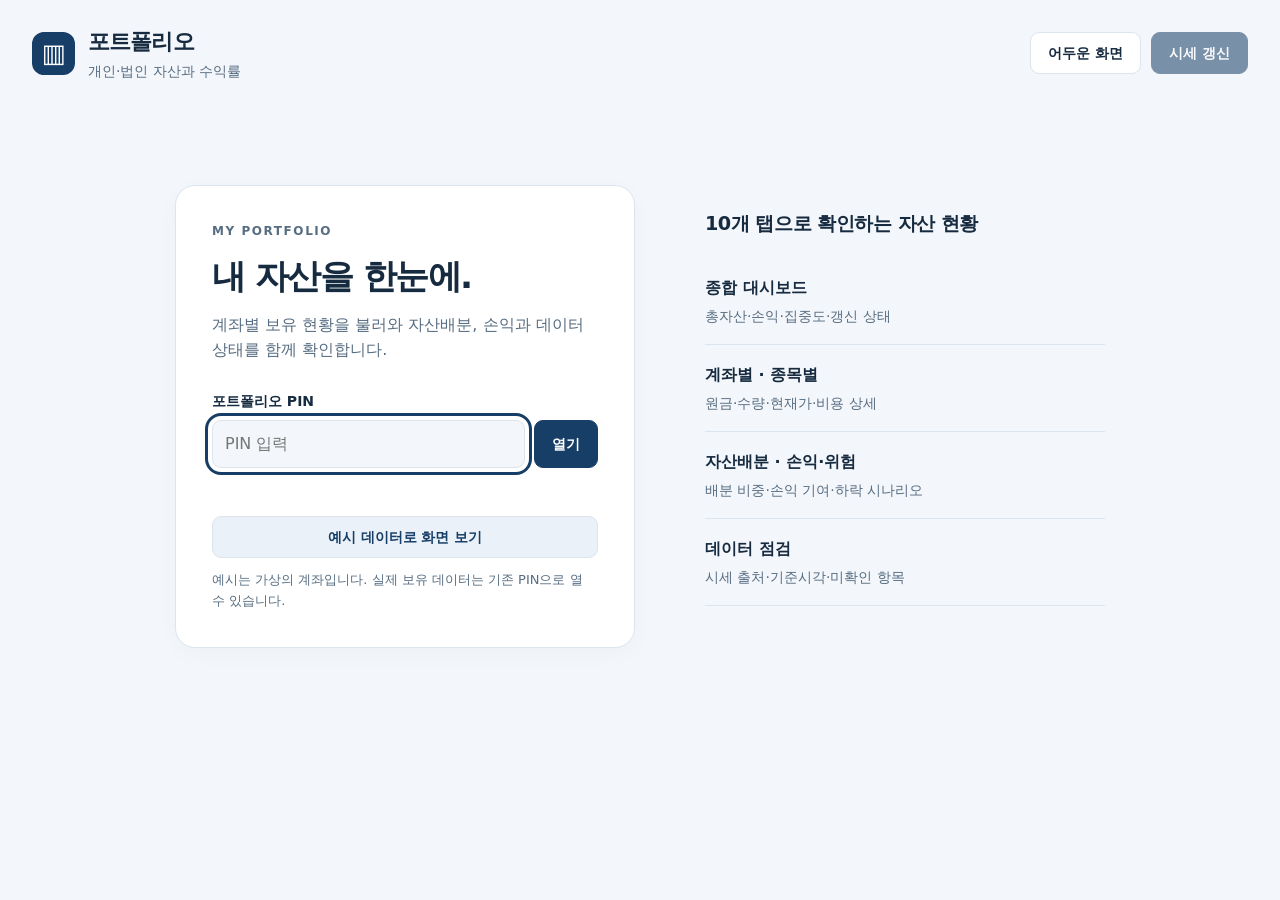
==== index.html @ 3485927c "가족 탭 추가: 유재진·김희연·유태현·유해인·유지원 (사람별 데이터 분리, worker ?p=) Co-Authored-By: Claude Sonnet 5.5 <noreply@ant" ====
<!doctype html>
<html lang="ko">
<head>
<meta charset="utf-8"><meta name="viewport" content="width=device-width,initial-scale=1,viewport-fit=cover">
<title>포트폴리오 · 자산과 수익률</title><link rel="manifest" href="manifest.webmanifest"><link rel="apple-touch-icon" href="apple-touch-icon.png"><meta name="theme-color" content="#163e67"><meta name="apple-mobile-web-app-capable" content="yes"><meta name="apple-mobile-web-app-title" content="포트폴리오"><link rel="icon" href="icon-192.png"><link rel="stylesheet" href="styles.css?v=20261005a">
</head>
<body>
<a class="skip" href="#main">본문으로 이동</a><div class="app-shell">
<header class="topbar"><div class="brand"><span class="brand-mark" aria-hidden="true">▥</span><div><h1>포트폴리오</h1><p>개인·법인 자산과 수익률</p></div></div><div class="header-actions"><span id="mode-label" class="badge" hidden>예시 데이터</span><button id="theme" class="button subtle" type="button" aria-label="화면 테마 변경">화면 테마</button><button id="lock" class="button subtle" type="button" hidden>잠금</button><button id="refresh" class="button primary" type="button" disabled>시세 갱신</button></div></header>
<section id="gate" class="gate" aria-labelledby="gate-title"><div class="gate-card"><div class="eyebrow">MY PORTFOLIO</div><h2 id="gate-title">내 자산을 한눈에.</h2><p>계좌별 보유 현황을 불러와 자산배분, 손익과 데이터 상태를 함께 확인합니다.</p><form id="gform"><label for="pin">포트폴리오 PIN</label><div class="pin-row"><input id="pin" type="password" inputmode="numeric" autocomplete="current-password" placeholder="PIN 입력" required><button id="unlock" class="button primary" type="submit">열기</button></div><p id="gmsg" class="form-message" role="status" aria-live="polite"></p></form><button id="demo" class="button demo-button" type="button">예시 데이터로 화면 보기</button><p class="caption">예시는 가상의 계좌입니다. 실제 보유 데이터는 기존 PIN으로 열 수 있습니다.</p></div><div class="gate-outline"><h3>10개 탭으로 확인하는 자산 현황</h3><dl><div><dt>종합 대시보드</dt><dd>총자산·손익·집중도·갱신 상태</dd></div><div><dt>계좌별 · 종목별</dt><dd>원금·수량·현재가·비용 상세</dd></div><div><dt>자산배분 · 손익·위험</dt><dd>배분 비중·손익 기여·하락 시나리오</dd></div><div><dt>데이터 점검</dt><dd>시세 출처·기준시각·미확인 항목</dd></div></dl></div></section>
<main id="main" hidden>
<nav id="people" class="people" aria-label="포트폴리오 주인" hidden><button type="button" class="person" data-p="jj">유재진</button><button type="button" class="person" data-p="hy">김희연</button><button type="button" class="person" data-p="th">유태현</button><button type="button" class="person" data-p="he">유해인</button><button type="button" class="person" data-p="jw">유지원</button></nav>
<nav class="tabs" role="tablist" aria-label="포트폴리오 화면">
<button role="tab" id="tb-dash" class="tab" data-tab="dash" aria-selected="true" aria-controls="pn-dash">대시보드</button><button role="tab" id="tb-acct" class="tab" data-tab="acct" aria-selected="false" aria-controls="pn-acct" tabindex="-1">계좌별</button><button role="tab" id="tb-stock" class="tab" data-tab="stock" aria-selected="false" aria-controls="pn-stock" tabindex="-1">종목별</button><button role="tab" id="tb-allocation" class="tab" data-tab="allocation" aria-selected="false" aria-controls="pn-allocation" tabindex="-1">자산배분</button><button role="tab" id="tb-rebalance" class="tab" data-tab="rebalance" aria-selected="false" aria-controls="pn-rebalance" tabindex="-1">리밸런싱</button><button role="tab" id="tb-dividend" class="tab" data-tab="dividend" aria-selected="false" aria-controls="pn-dividend" tabindex="-1">배당</button><button role="tab" id="tb-tax" class="tab" data-tab="tax" aria-selected="false" aria-controls="pn-tax" tabindex="-1">세금</button><button role="tab" id="tb-risk" class="tab" data-tab="risk" aria-selected="false" aria-controls="pn-risk" tabindex="-1">손익·위험</button><button role="tab" id="tb-journal" class="tab" data-tab="journal" aria-selected="false" aria-controls="pn-journal" tabindex="-1">일지</button><button role="tab" id="tb-quality" class="tab" data-tab="quality" aria-selected="false" aria-controls="pn-quality" tabindex="-1">데이터 점검</button>
</nav>
<div id="demo-notice" class="notice demo-notice" hidden>예시 데이터 · 실제 보유 현황과 무관한 가상의 금액입니다. <button class="text-button" id="demo-exit" type="button">실제 계좌 열기</button></div><div id="data-warning" class="notice warning" hidden></div>
<section class="filterbar" aria-label="보유 데이터 필터"><span class="filter-title">보는 범위</span><label>구분<select id="filter-o"><option value="">전체</option></select></label><label>증권사<select id="filter-b"><option value="">전체</option></select></label><label>계좌성격<select id="filter-t"><option value="">전체</option></select></label><label>자산<select id="filter-m"><option value="">전체</option></select></label><button class="text-button" id="clear-filters" type="button">초기화</button></section>
<div class="context-row"><span id="filter-summary">전체 자산</span><span id="status" role="status" aria-live="polite">보유 데이터 대기</span></div>
<section id="pn-dash" class="tabpanel" role="tabpanel" aria-labelledby="tb-dash" tabindex="0"><div class="section-heading"><div><div class="eyebrow">OVERVIEW</div><h2>종합 대시보드</h2></div><span class="caption">금액 단위: 원 · 선택한 범위 기준</span></div><div id="tiles" class="tiles"></div><div id="dash-brief" class="brief"></div><div class="dashboard-grid"><article class="card"><div class="card-heading"><h3>자산배분</h3><button class="text-button" data-open-tab="allocation" type="button">상세 보기</button></div><div id="dash-allocation"></div></article><article class="card"><div class="card-heading"><h3>집중도와 현금</h3><button class="text-button" data-open-tab="risk" type="button">상세 보기</button></div><div id="dash-risk"></div></article><article class="card"><div class="card-heading"><h3>시세 반영 상태</h3><button class="text-button" data-open-tab="quality" type="button">점검하기</button></div><div id="dash-quality"></div></article></div><article class="card" id="dash-trend"></article><div class="two-col"><article class="card" id="dash-rb"></article><article class="card" id="dash-dv"></article></div><div class="two-col"><article class="card" id="gain"></article><article class="card" id="loss"></article></div><article class="card"><div class="card-heading"><h3>증권사 × 계좌성격</h3><span class="caption">평가금액 · 현금 포함</span></div><div class="table-scroll" id="matrix"></div></article></section>
<section id="pn-acct" class="tabpanel" role="tabpanel" aria-labelledby="tb-acct" tabindex="0" hidden><div class="section-heading"><div><div class="eyebrow">ACCOUNTS</div><h2>계좌별 보유 현황</h2><p class="caption">계좌를 펼치면 보유 수량, 단가와 손익을 확인할 수 있습니다.</p></div><button class="button subtle" id="toggleAll" type="button">모두 펼치기</button></div><div class="mini-tiles" id="account-summary"></div><div id="accts" class="stack"></div></section>
<section id="pn-stock" class="tabpanel" role="tabpanel" aria-labelledby="tb-stock" tabindex="0" hidden><div class="section-heading"><div><div class="eyebrow">HOLDINGS</div><h2>종목별 합산</h2><p class="caption">같은 코드·통화의 종목을 합산합니다. 종목명을 누르면 계좌별 상세가 열립니다.</p></div><label class="search-label">종목 찾기<input id="q" type="search" placeholder="종목명 또는 코드 검색"></label></div><article class="card"><div class="table-scroll" id="stocks"></div></article><div id="stock-detail" class="card" hidden tabindex="-1"></div></section>
<section id="pn-allocation" class="tabpanel" role="tabpanel" aria-labelledby="tb-allocation" tabindex="0" hidden><div class="section-heading"><div><div class="eyebrow">ALLOCATION</div><h2>자산배분 상세</h2><p class="caption">총 평가금액을 기준으로 계산합니다. 해외 비중과 통화 비중은 서로 다른 구분입니다.</p></div></div><div class="two-col"><article class="card" id="alloc-market"></article><article class="card" id="alloc-owner"></article><article class="card" id="alloc-broker"></article><article class="card" id="alloc-type"></article></div><article class="card" id="alloc-currency"></article></section>
<section id="pn-rebalance" class="tabpanel" role="tabpanel" aria-labelledby="tb-rebalance" tabindex="0" hidden><div class="section-heading"><div><div class="eyebrow">REBALANCING</div><h2>리밸런싱</h2><p class="caption">목표 비중을 정하면 현재 비중과의 괴리, 조정 금액을 계산합니다. 위 "보는 범위" 필터가 적용됩니다.</p></div></div><article class="card" id="rb-controls"></article><article class="card"><div class="table-scroll" id="rb-table"></div><div id="rb-foot"></div></article></section>
<section id="pn-dividend" class="tabpanel" role="tabpanel" aria-labelledby="tb-dividend" tabindex="0" hidden><div class="section-heading"><div><div class="eyebrow">DIVIDENDS</div><h2>배당·현금흐름</h2><p class="caption">최근 12개월 실제 지급 실적에 보유 수량을 곱한 추정치입니다. 앞으로의 지급을 보장하지 않습니다.</p></div></div><div id="dv-tiles" class="mini-tiles"></div><article class="card" id="dv-chart"></article><article class="card"><div class="card-heading"><h3>종목별 예상 배당</h3><span class="caption">세전 · 원화 환산</span></div><div class="table-scroll" id="dv-table"></div></article><article class="card" id="dv-note"></article></section>
<section id="pn-tax" class="tabpanel" role="tabpanel" aria-labelledby="tb-tax" tabindex="0" hidden><div class="section-heading"><div><div class="eyebrow">TAX SIMULATOR</div><h2>세금 시뮬레이터</h2><p class="caption">개인 위탁계좌의 해외주식을 팔 경우의 양도소득세를 가정해 봅니다. 참고용 계산이며 세무 자문이 아닙니다.</p></div></div><article class="card" id="tx-inputs"></article><div id="tx-tiles" class="mini-tiles"></div><article class="card"><div class="card-heading"><h3>매도 가정 종목</h3><span class="caption">체크한 종목을 올해 매도한다고 가정</span></div><div class="table-scroll" id="tx-table"></div></article><article class="card" id="tx-notes"></article></section>
<section id="pn-risk" class="tabpanel" role="tabpanel" aria-labelledby="tb-risk" tabindex="0" hidden><div class="section-heading"><div><div class="eyebrow">PROFIT & EXPOSURE</div><h2>손익과 집중도</h2><p class="caption">현재 보유분의 평가손익입니다. 실현손익·배당·입출금은 포함하지 않습니다.</p></div></div><div id="risk-summary" class="mini-tiles"></div><div class="two-col"><article class="card" id="concentration"></article><article class="card" id="contribution"></article></div><article class="card"><div class="card-heading"><h3>가격 하락 시나리오</h3><span class="badge neutral">단순 가정</span></div><div class="scenario-control"><label for="shock">투자자산 가격 하락폭</label><input id="shock" type="range" min="0" max="50" step="1" value="10"><output id="shock-label" for="shock">−10%</output></div><div id="scenario" class="mini-tiles"></div><p class="caption">현금은 유지하고 모든 투자자산에 같은 하락률을 적용합니다. 환율·거래비용·세금은 고정합니다. 예측이나 위험등급이 아닙니다.</p></article></section>
<section id="pn-journal" class="tabpanel" role="tabpanel" aria-labelledby="tb-journal" tabindex="0" hidden><div class="section-heading"><div><div class="eyebrow">JOURNAL</div><h2>거래 일지·메모</h2><p class="caption">매매 이유와 당시 시장 상황을 남겨 두면 나중에 판단을 돌아볼 수 있습니다. PIN으로 보호된 서버에 저장됩니다.</p></div></div><article class="card" id="jr-form"></article><article class="card"><div id="jr-list"></div></article></section>
<section id="pn-quality" class="tabpanel" role="tabpanel" aria-labelledby="tb-quality" tabindex="0" hidden><div class="section-heading"><div><div class="eyebrow">DATA HEALTH</div><h2>데이터 점검</h2><p class="caption">갱신 요청시각과 제공된 가격 기준시각을 구분합니다. 국내 시세가 수신시각만 제공하면 따로 표시합니다. 장 마감 후에는 기준시각이 이전 거래일일 수 있습니다.</p></div></div><div id="quality-summary" class="mini-tiles"></div><div class="two-col"><article class="card" id="fx-panel"></article><article class="card" id="issues-panel"></article></div><article class="card"><h3>종목별 가격 출처</h3><div class="table-scroll" id="quote-table"></div></article><article class="card methodology"><h3>계산 기준과 확인 범위</h3><dl><div><dt>총 평가금액</dt><dd>투자자산 평가금액 + 현금성 자산. 거래정지 종목은 기준 평가금액을 유지해 포함합니다.</dd></div><div><dt>순평가손익</dt><dd>투자자산 평가금액 − 매입금액 − 입력된 제비용. 현금은 손익 계산에서 제외합니다.</dd></div><div><dt>평가수익률</dt><dd>순평가손익 ÷ 매입금액 × 100. 원금이 0원이면 수익률을 표시하지 않습니다.</dd></div><div><dt>해외 평가금액</dt><dd>보유 수량 × 종목통화 가격 × 해당 통화의 원화 환율. 시세·통화·환율이 확인된 경우에만 다시 계산합니다.</dd></div><div><dt>시세 수신</dt><dd>연결된 시세 서버 · 60초 간격 요청. 거래소·상품에 따라 지연될 수 있어 실시간 체결가를 보장하지 않습니다.</dd></div><div><dt>기준자료 유지</dt><dd>미연결·거래정지·환율 누락은 기존 평가금액을 유지합니다. 이전 수신가를 유지한 경우 그 출처와 시각을 계속 표시합니다.</dd></div><div><dt>분석의 한계</dt><dd>섹터·기초자산·배당·거래내역이 없어 ETF 간 중복 노출, 기간수익률, 최대낙폭과 변동성은 산출하지 않습니다.</dd></div></dl></article></section>
<footer class="footer"><span>빨강: 수익 · 파랑: 손실 · 비중: 총 평가금액 기준</span><span>포트폴리오 v3.0 · 2026.10.02</span></footer>
</main></div><script src="config.js"></script><script src="pf-core.js?v=20261005a"></script><script src="pf-calc.js?v=20261005a"></script><script src="demo.js?v=20261005a"></script><script src="extras.js?v=20261005a"></script><script src="app.js?v=20261005a"></script>
</body></html>
---- styles.css ----
:root{--bg:#f3f6fa;--surface:#fff;--fg:#172b40;--muted:#576d82;--line:#dce5ee;--accent:#163e67;--accent-soft:#eaf1f8;--up:#b93235;--down:#235bb2;--warn:#956016;--warn-soft:#fff6e4;--shadow:0 5px 24px #163e6707;--c1:#285e93;--c2:#397e89;--c3:#91b2cd;color-scheme:light;font-family:system-ui,-apple-system,"Apple SD Gothic Neo","Malgun Gothic",sans-serif;font-size:16px}
:root[data-theme=dark]{--bg:#0d1722;--surface:#142231;--fg:#e9f0f6;--muted:#a4b5c6;--line:#2c4054;--accent:#83b8ec;--accent-soft:#21394f;--up:#ff8587;--down:#86b4ff;--warn:#f1bd6a;--warn-soft:#342a1a;--shadow:none;--c1:#80b5e9;--c2:#72bac4;--c3:#4a6d8e;color-scheme:dark}
*{box-sizing:border-box}body{margin:0;color:var(--fg);background:var(--bg);line-height:1.6}button,input,select{font:inherit}button{cursor:pointer}button:disabled{opacity:.55;cursor:default}[hidden]{display:none!important}h1,h2,h3,p{margin:0}h1{font-size:1.35rem;letter-spacing:-.04em}h2{font-size:1.7rem;letter-spacing:-.045em;line-height:1.35}h3{font-size:1.06rem;letter-spacing:-.025em}a{color:var(--accent)}:focus-visible{outline:3px solid var(--accent);outline-offset:4px}.app-shell{max-width:1440px;margin:0 auto;padding:0 32px}.topbar{display:flex;justify-content:space-between;gap:20px;align-items:center;padding:25px 0 22px}.brand{display:flex;gap:13px;align-items:center}.brand-mark{width:43px;height:43px;background:#163e67;color:#fff;border-radius:12px;display:grid;place-items:center;font-size:1.6rem}.brand p{font-size:.875rem;color:var(--muted)}.header-actions{display:flex;align-items:center;gap:10px;flex-wrap:wrap}.button{min-height:42px;padding:8px 17px;border:1px solid var(--line);border-radius:9px;font-size:.875rem;font-weight:650;background:var(--surface);color:var(--fg)}.button.primary{background:#163e67;color:#fff;border-color:#163e67}.button.subtle:hover,.button.demo-button:hover{border-color:var(--accent);background:var(--accent-soft)}.text-button{font-size:.875rem;padding:4px 0;min-height:32px;color:var(--accent);border:0;background:transparent;font-weight:650}.text-button:hover{text-decoration:underline}.caption{font-size:.875rem;color:var(--muted)}.eyebrow{font-size:.75rem;letter-spacing:.13em;font-weight:750;color:var(--muted);margin-bottom:5px}.skip{position:absolute;left:20px;top:-100px;background:var(--surface);padding:12px;z-index:50}.skip:focus{top:10px}.badge{display:inline-block;border:1px solid #d2ad64;background:var(--warn-soft);color:var(--warn);border-radius:6px;font-size:.8125rem;padding:2px 7px;white-space:nowrap}.badge.neutral{color:var(--muted);background:var(--bg);border-color:var(--line)}.badge.ok{color:var(--accent);background:var(--accent-soft);border-color:var(--line)}
.gate{display:grid;grid-template-columns:minmax(0,460px) minmax(0,400px);justify-content:center;gap:70px;padding:9vh 0 90px;align-items:center}.gate-card{border:1px solid var(--line);background:var(--surface);padding:36px;border-radius:20px;box-shadow:var(--shadow)}.gate-card h2{font-size:2.15rem;margin:12px 0}.gate-card>p{color:var(--muted);margin-bottom:27px}.gate label{font-size:.875rem;font-weight:650;display:block;margin-bottom:8px}.pin-row{display:flex;gap:9px}.pin-row input{min-width:0;width:100%;border:1px solid var(--line);background:var(--bg);padding:10px 12px;border-radius:9px;color:var(--fg)}.pin-row button{flex-shrink:0}.form-message{min-height:28px;font-size:.875rem;color:var(--warn);margin:8px 0 12px}.demo-button{width:100%;background:var(--accent-soft);border-color:var(--line);color:var(--accent)}.gate-card .caption{margin:12px 0 0;font-size:.8125rem}.gate-outline h3{font-size:1.2rem}.gate-outline dl{margin:18px 0}.gate-outline dl div{padding:17px 0;border-bottom:1px solid var(--line)}.gate-outline dt{font-weight:650}.gate-outline dd{margin:4px 0 0;color:var(--muted);font-size:.875rem}
.tabs{display:flex;gap:5px;overflow:auto;position:sticky;top:0;z-index:10;background:var(--bg);padding:8px 0 13px;border-bottom:1px solid var(--line);scrollbar-width:thin}.tab{white-space:nowrap;flex:1;min-height:44px;border:0;border-radius:8px;background:transparent;color:var(--muted);padding:10px 16px;font-weight:650;font-size:.9375rem}.tab[aria-selected=true]{background:var(--accent);color:var(--surface)}.notice{padding:11px 15px;border-radius:8px;margin-top:14px;font-size:.875rem}.demo-notice{background:var(--accent-soft);color:var(--accent);display:flex;justify-content:space-between;align-items:center;gap:12px}.warning{background:var(--warn-soft);color:var(--warn);border:1px solid #ba944c}.filterbar{display:flex;gap:14px;flex-wrap:wrap;align-items:end;margin-top:17px;padding:14px 18px;background:var(--surface);border:1px solid var(--line);border-radius:10px}.filter-title{font-size:.875rem;font-weight:700;margin-right:4px;align-self:center}.filterbar label{display:flex;align-items:center;gap:8px;font-size:.875rem;color:var(--muted)}select{max-width:230px;min-height:36px;border:1px solid var(--line);border-radius:6px;background:var(--surface);color:var(--fg);padding:3px 24px 3px 9px;font-size:.875rem}.filterbar .text-button{margin-left:auto}.context-row{display:flex;gap:12px;justify-content:space-between;flex-wrap:wrap;padding:13px 2px 17px;font-size:.8125rem;color:var(--muted)}#filter-summary{font-weight:600;color:var(--fg)}.section-heading{display:flex;gap:16px;justify-content:space-between;align-items:end;margin-bottom:21px}.section-heading .caption{margin-top:8px}.tabpanel{padding:5px 0 26px}.tiles{display:grid;grid-template-columns:1.5fr repeat(4,1fr);gap:12px;margin-bottom:18px}.tile{min-width:0;background:var(--surface);border:1px solid var(--line);border-radius:12px;padding:19px 20px;box-shadow:var(--shadow)}.tile.featured{background:#163e67;color:#fff;border-color:#163e67}.tile-label{font-size:.875rem;color:var(--muted);margin-bottom:6px}.featured .tile-label,.featured .tile-note{color:#c8dcef}.tile-value{font-size:1.65rem;line-height:1.3;font-weight:720;letter-spacing:-.04em;font-variant-numeric:tabular-nums;overflow-wrap:anywhere}.tile.featured .tile-value{font-size:1.85rem}.tile-value .unit{font-size:.8125rem;font-weight:400;letter-spacing:0;margin-left:3px}.tile-note{font-size:.8125rem;color:var(--muted);margin-top:8px}.up{color:var(--up)}.down{color:var(--down)}.brief{padding:12px 0 22px;border-bottom:1px solid var(--line);margin-bottom:22px;font-size:.9375rem;display:flex;flex-wrap:wrap;gap:8px 20px;align-items:center}.brief strong{color:var(--fg)}.brief span{color:var(--muted)}.dashboard-grid{display:grid;grid-template-columns:1.12fr 1fr 1fr;gap:18px;margin-bottom:18px}.two-col{display:grid;grid-template-columns:repeat(2,minmax(0,1fr));gap:18px;margin-bottom:18px}.card{background:var(--surface);border:1px solid var(--line);border-radius:12px;padding:22px;min-width:0;box-shadow:var(--shadow)}.card-heading{display:flex;align-items:center;justify-content:space-between;gap:12px;margin-bottom:17px}.card>h3{margin-bottom:18px}.stack{display:flex;flex-direction:column;gap:14px}.donut-layout{display:flex;gap:26px;align-items:center}.donut{width:136px;height:136px;border-radius:50%;position:relative;flex-shrink:0;display:grid;place-items:center}.donut:before{content:"";position:absolute;inset:16px;border-radius:50%;background:var(--surface)}.donut-center{z-index:1;text-align:center;font-variant-numeric:tabular-nums;line-height:1.35}.donut-center strong{display:block;font-size:1.5rem}.donut-center span{font-size:.75rem;color:var(--muted)}.allocation-legend{flex:1;min-width:0}.legend-row{display:flex;justify-content:space-between;align-items:center;gap:10px;font-size:.875rem;margin:10px 0}.legend-row .label{display:flex;gap:8px;align-items:center}.swatch{width:9px;height:9px;border-radius:2px;display:inline-block;flex-shrink:0}.legend-row b{font-variant-numeric:tabular-nums}.metric-list>div{display:flex;justify-content:space-between;gap:14px;padding:11px 0;border-bottom:1px solid var(--line);font-size:.875rem}.metric-list>div:last-child{border:0}.metric-list strong{font-size:1.03rem;font-variant-numeric:tabular-nums;text-align:right}.metric-list small{display:block;font-size:.8125rem;color:var(--muted)}.health-number{display:flex;align-items:baseline;gap:7px;margin-bottom:10px}.health-number strong{font-size:2rem;letter-spacing:-.05em}.progress{height:7px;background:var(--accent-soft);border-radius:4px;overflow:hidden;margin:8px 0 14px}.progress i{display:block;height:100%;background:var(--accent);border-radius:4px}.checklist{margin:12px 0 0;padding:0;list-style:none;font-size:.875rem}.checklist li{padding:7px 0;border-top:1px solid var(--line);display:flex;justify-content:space-between;gap:12px}.checklist li strong{font-variant-numeric:tabular-nums}.table-scroll{overflow:auto;max-width:100%;border-radius:6px}table{border-collapse:collapse;width:100%;font-size:.875rem}th,td{text-align:left;padding:12px 13px;border-bottom:1px solid var(--line);vertical-align:middle}th{font-size:.8125rem;color:var(--muted);font-weight:600;white-space:nowrap;background:var(--bg)}td:first-child{min-width:125px}tr:last-child td{border-bottom:0}.num{text-align:right;white-space:nowrap;font-variant-numeric:tabular-nums;font-feature-settings:"tnum"}.num strong{font-weight:700}.subline{font-size:.8125rem;color:var(--muted);margin-top:4px;white-space:normal}.summary-row{background:var(--accent-soft);font-weight:650}.stock-button{color:var(--fg);background:none;border:0;text-align:left;padding:0;font-weight:650;min-height:30px;font-size:.875rem}.stock-button:hover{color:var(--accent);text-decoration:underline}.mover{display:grid;grid-template-columns:minmax(0,1fr) auto;gap:12px;padding:12px 0;border-bottom:1px solid var(--line)}.mover:last-child{border:0}.mover .stock-button{font-size:.9375rem}.empty{padding:23px 8px;color:var(--muted);font-size:.9375rem}.mini-tiles{display:grid;grid-template-columns:repeat(auto-fit,minmax(170px,1fr));gap:12px;margin-bottom:19px}.mini-tiles .tile-value{font-size:1.45rem}.mini-tiles .tile{box-shadow:none}details.account{border:1px solid var(--line);border-radius:11px;overflow:hidden;background:var(--surface)}.account summary{list-style:none;display:flex;justify-content:space-between;align-items:center;gap:16px;padding:18px 22px;cursor:pointer}.account summary::-webkit-details-marker{display:none}.account summary .account-title::before{content:"+";display:inline-block;margin-right:12px;color:var(--accent);font-weight:400}.account[open] summary .account-title::before{content:"−"}.account[open] summary{border-bottom:1px solid var(--line);background:var(--accent-soft)}.account-title{font-weight:650}.search-label{display:flex;flex-direction:column;gap:6px;color:var(--muted);font-size:.8125rem}.search-label input{width:245px;max-width:100%;min-height:42px;background:var(--surface);border:1px solid var(--line);border-radius:8px;padding:8px 13px;color:var(--fg)}th .sort-button{background:none;border:0;padding:0;color:inherit;font:inherit;min-height:30px}.sort-button:hover{color:var(--accent)}.allocation-line{padding:12px 0;border-bottom:1px solid var(--line)}.allocation-line:last-child{border:0}.allocation-line-head{display:flex;justify-content:space-between;gap:12px;font-size:.9375rem;margin-bottom:7px}.allocation-line .progress{margin:6px 0}.allocation-meta{display:flex;justify-content:space-between;gap:12px;color:var(--muted);font-size:.8125rem}.scenario-control{display:flex;gap:20px;align-items:center;flex-wrap:wrap;margin-bottom:18px}.scenario-control label{font-size:.9375rem}.scenario-control input{flex:1;min-width:120px;accent-color:var(--accent)}.scenario-control output{font-size:1.4rem;min-width:75px;text-align:right;font-weight:700}.issue-list{margin:0;padding:0;list-style:none;max-height:240px;overflow:auto}.issue-list li{padding:10px 0;border-bottom:1px solid var(--line);font-size:.875rem}.issue-list .caption{display:block}.methodology dl{margin:0;display:grid;grid-template-columns:1fr 1fr;gap:20px 28px}.methodology dt{font-size:.9375rem;font-weight:650;margin-bottom:4px}.methodology dd{font-size:.875rem;color:var(--muted);margin:0}.footer{border-top:1px solid var(--line);display:flex;flex-wrap:wrap;justify-content:space-between;gap:10px;font-size:.8125rem;color:var(--muted);padding:23px 0 36px}.detail-heading{display:flex;justify-content:space-between;gap:12px;align-items:start;margin-bottom:20px}.detail-heading h3{font-size:1.3rem}.detail-facts{display:flex;gap:15px;flex-wrap:wrap;font-size:.875rem;color:var(--muted);margin:15px 0}.quality-status{font-size:.8125rem}.methodology{margin-top:18px}
@media(min-width:1000px) and (max-width:1200px){.tiles{grid-template-columns:repeat(3,1fr)}.tile.featured{grid-row:span 2;display:flex;flex-direction:column;justify-content:center}.donut-layout{gap:15px}.donut{width:110px;height:110px}}
@media(max-width:999px){.app-shell{padding:0 22px}.tiles{grid-template-columns:repeat(2,minmax(0,1fr))}.tile.featured{grid-column:1/-1}.dashboard-grid{grid-template-columns:1fr 1fr}.dashboard-grid .card:last-child{grid-column:1/-1}.gate{gap:35px;padding-top:6vh}.tile-value{font-size:1.5rem}.filterbar{gap:10px}.filterbar label{flex-direction:column;align-items:start;gap:3px}}
@media(max-width:700px){.app-shell{padding:0 16px}.topbar{align-items:start;padding:18px 0 14px;gap:12px;flex-wrap:wrap}.header-actions{width:100%;justify-content:flex-end;gap:8px}.header-actions .button{padding:6px 13px}.brand h1{font-size:1.2rem}.gate{grid-template-columns:1fr;gap:30px;padding:26px 0 45px}.gate-card{padding:27px 24px}.gate-outline{padding:0 10px}.gate-card h2{font-size:1.9rem}.tabs{margin:0 -16px;padding:9px 16px 12px;gap:5px}.tab{flex:none;font-size:.875rem;padding:9px 13px}.filterbar{padding:12px;gap:8px;display:grid;grid-template-columns:1fr 1fr}.filter-title{grid-column:1}.filterbar label{font-size:.8125rem;min-width:0}.filterbar select{width:100%;max-width:none;min-width:0;font-size:.875rem}.filterbar .text-button{grid-column:2;grid-row:1}.context-row{font-size:.8125rem;padding:12px 0 18px;gap:5px;flex-direction:column}.section-heading{align-items:start;gap:10px;flex-wrap:wrap;margin-bottom:16px}h2{font-size:1.45rem}.section-heading>.caption{font-size:.8125rem}.tiles{gap:9px}.tile{padding:16px 14px}.tile.featured{padding:21px}.tile.featured .tile-value{font-size:2.15rem}.tile-value{font-size:1.35rem}.tile-label{font-size:.8125rem}.tile-note{font-size:.8125rem}.dashboard-grid,.two-col{grid-template-columns:1fr;gap:13px;margin-bottom:13px}.dashboard-grid .card:last-child{grid-column:auto}.card{padding:19px 17px}.card-heading{margin-bottom:12px}.donut-layout{gap:28px}.donut{width:130px;height:130px}.brief{display:block;padding:0 0 18px;font-size:.875rem}.brief span{display:block;margin-top:8px}.demo-notice{align-items:start;flex-direction:column;gap:3px}.account summary{padding:15px 14px;align-items:start;flex-wrap:wrap}.account summary>.num{margin-left:auto}.mini-tiles{grid-template-columns:repeat(2,minmax(0,1fr));gap:9px}.mini-tiles .tile-value{font-size:1.25rem}.search-label{width:100%}.search-label input{width:100%}.methodology dl{grid-template-columns:1fr;gap:18px}.scenario-control{gap:10px}.scenario-control label{flex-basis:100%}.scenario-control output{font-size:1.25rem}.footer{font-size:.75rem}td,th{padding:11px 10px}.tiles,.mini-tiles{margin-bottom:15px}}
@media(prefers-reduced-motion:no-preference){.tab,.button{transition:background .15s,border-color .15s}.progress i{transition:width .2s}}
@media print{.topbar,.tabs,.filterbar,.demo-notice,.header-actions,.text-button,.search-label,.skip{display:none!important}.app-shell{max-width:none;padding:0}.card,.tile{break-inside:avoid;box-shadow:none}.tabpanel{padding:0}.table-scroll{overflow:visible}.footer{padding:10px}.tiles{grid-template-columns:repeat(3,1fr)}}

/* v3 extras */
.field-row{display:flex;flex-wrap:wrap;gap:12px;align-items:flex-end;margin:0 0 12px}
.field-row label,label.block{display:grid;gap:5px;font-size:.84rem;color:var(--muted);font-weight:600}
label.block{margin:0 0 12px}
.field-row input,.field-row select,label.block textarea,.mini-input{font:inherit;color:var(--fg);background:var(--surface);border:1px solid var(--line);border-radius:8px;padding:8px 10px;min-height:40px;max-width:100%}
label.block textarea{width:100%;resize:vertical}
.mini-input{width:84px;text-align:right;min-height:34px;padding:5px 8px}
.save-note{font-size:.85rem;color:var(--muted)}.save-note.bad{color:var(--up)}
.sub-value{font-size:.85rem;font-weight:500;color:var(--muted)}
.plain-list{margin:8px 0 12px;padding-left:1.1em;display:grid;gap:7px;line-height:1.55}
.chart{width:100%;height:auto;display:block}
.chart-val{font-size:10px;fill:var(--muted)}.chart-axis{font-size:11px;fill:var(--muted)}
.seg{display:inline-flex;border:1px solid var(--line);border-radius:9px;overflow:hidden}
.seg-btn{font:inherit;font-size:.84rem;padding:6px 12px;border:0;background:var(--surface);color:var(--muted);cursor:pointer;min-height:34px}
.seg-btn[aria-pressed=true]{background:var(--accent-soft);color:var(--accent);font-weight:700}
.journal-item{border-top:1px solid var(--line);padding:12px 0}
.journal-item p{margin:6px 0 0;line-height:1.55;white-space:pre-wrap}
.journal-head{display:flex;flex-wrap:wrap;gap:8px 10px;align-items:center}
.journal-actions{margin-left:auto;display:inline-flex;gap:6px}
.file-button{cursor:pointer;display:inline-flex;align-items:center}
tfoot th,tfoot td{border-top:2px solid var(--line);font-weight:700}
@media(max-width:560px){.field-row>label{flex:1 1 140px}.mini-input{width:70px}}

.people{display:flex;gap:8px;overflow-x:auto;margin:0 0 12px;padding:2px 0}
.person{font:inherit;padding:8px 16px;border:1px solid var(--line);border-radius:999px;background:var(--surface);color:var(--muted);min-height:40px;cursor:pointer;white-space:nowrap}
.person[aria-pressed=true]{background:var(--accent);color:var(--surface);border-color:var(--accent);font-weight:700}
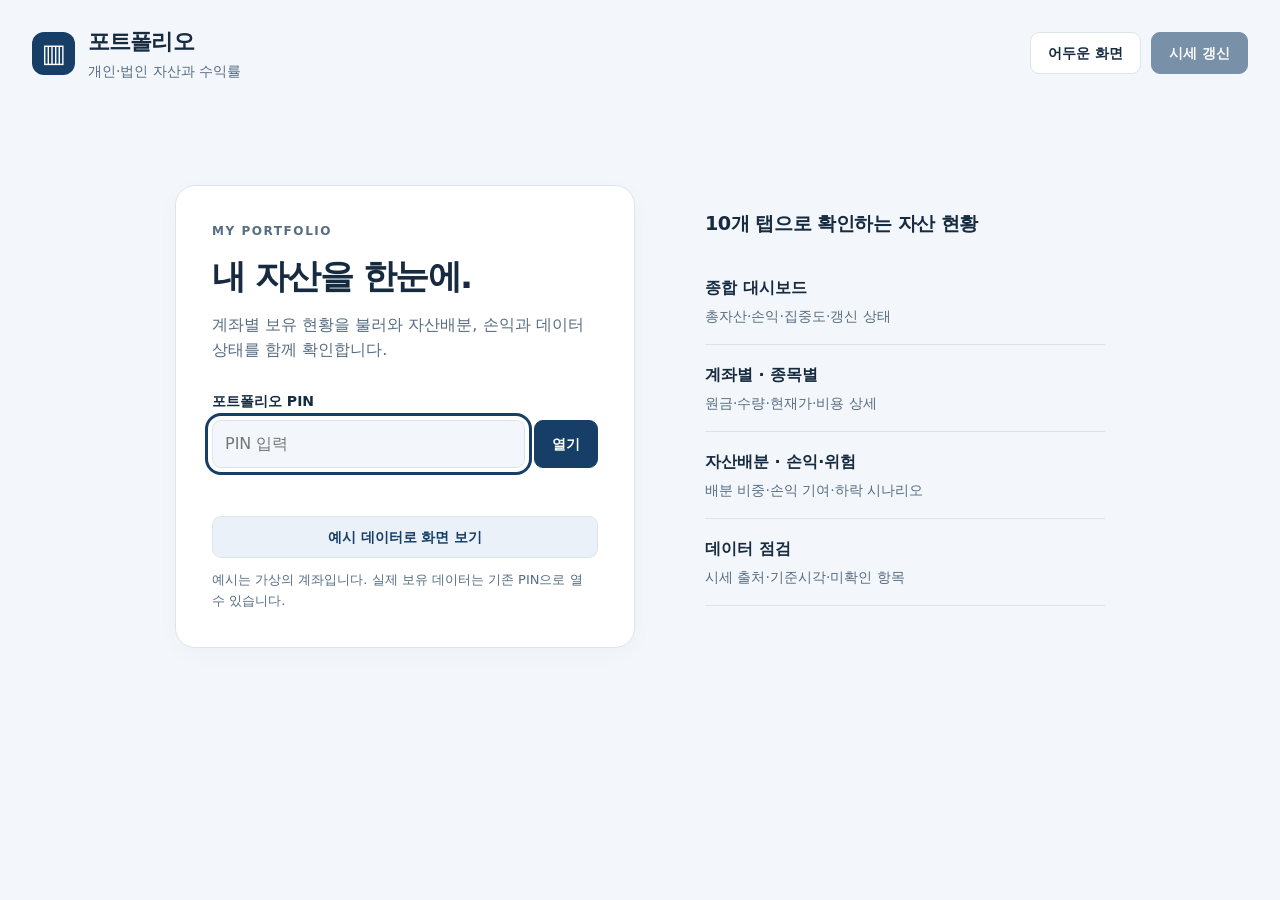
==== commit 4bf91ceb: "계좌 합산 행(상세 미입력) 지원 Co-Authored-By: Claude Sonnet 5.5 <noreply@anthropic.com> Claude-Session: https:/" ====
--- a/index.html
+++ b/index.html
@@ -2,19 +2,19 @@
 <html lang="ko">
 <head>
 <meta charset="utf-8"><meta name="viewport" content="width=device-width,initial-scale=1,viewport-fit=cover">
-<title>포트폴리오 · 자산과 수익률</title><link rel="manifest" href="manifest.webmanifest"><link rel="apple-touch-icon" href="apple-touch-icon.png"><meta name="theme-color" content="#163e67"><meta name="apple-mobile-web-app-capable" content="yes"><meta name="apple-mobile-web-app-title" content="포트폴리오"><link rel="icon" href="icon-192.png"><link rel="stylesheet" href="styles.css?v=20261005a">
+<title>포트폴리오 · 자산과 수익률</title><link rel="manifest" href="manifest.webmanifest"><link rel="apple-touch-icon" href="apple-touch-icon.png"><meta name="theme-color" content="#163e67"><meta name="apple-mobile-web-app-capable" content="yes"><meta name="apple-mobile-web-app-title" content="포트폴리오"><link rel="icon" href="icon-192.png"><link rel="stylesheet" href="styles.css?v=20261006a">
 </head>
 <body>
 <a class="skip" href="#main">본문으로 이동</a><div class="app-shell">
 <header class="topbar"><div class="brand"><span class="brand-mark" aria-hidden="true">▥</span><div><h1>포트폴리오</h1><p>개인·법인 자산과 수익률</p></div></div><div class="header-actions"><span id="mode-label" class="badge" hidden>예시 데이터</span><button id="theme" class="button subtle" type="button" aria-label="화면 테마 변경">화면 테마</button><button id="lock" class="button subtle" type="button" hidden>잠금</button><button id="refresh" class="button primary" type="button" disabled>시세 갱신</button></div></header>
 <section id="gate" class="gate" aria-labelledby="gate-title"><div class="gate-card"><div class="eyebrow">MY PORTFOLIO</div><h2 id="gate-title">내 자산을 한눈에.</h2><p>계좌별 보유 현황을 불러와 자산배분, 손익과 데이터 상태를 함께 확인합니다.</p><form id="gform"><label for="pin">포트폴리오 PIN</label><div class="pin-row"><input id="pin" type="password" inputmode="numeric" autocomplete="current-password" placeholder="PIN 입력" required><button id="unlock" class="button primary" type="submit">열기</button></div><p id="gmsg" class="form-message" role="status" aria-live="polite"></p></form><button id="demo" class="button demo-button" type="button">예시 데이터로 화면 보기</button><p class="caption">예시는 가상의 계좌입니다. 실제 보유 데이터는 기존 PIN으로 열 수 있습니다.</p></div><div class="gate-outline"><h3>10개 탭으로 확인하는 자산 현황</h3><dl><div><dt>종합 대시보드</dt><dd>총자산·손익·집중도·갱신 상태</dd></div><div><dt>계좌별 · 종목별</dt><dd>원금·수량·현재가·비용 상세</dd></div><div><dt>자산배분 · 손익·위험</dt><dd>배분 비중·손익 기여·하락 시나리오</dd></div><div><dt>데이터 점검</dt><dd>시세 출처·기준시각·미확인 항목</dd></div></dl></div></section>
 <main id="main" hidden>
-<nav id="people" class="people" aria-label="포트폴리오 주인" hidden><button type="button" class="person" data-p="jj">유재진</button><button type="button" class="person" data-p="hy">김희연</button><button type="button" class="person" data-p="th">유태현</button><button type="button" class="person" data-p="he">유해인</button><button type="button" class="person" data-p="jw">유지원</button></nav>
+<nav id="people" class="people" aria-label="포트폴리오 주인" hidden><button type="button" class="person" data-p="jj">유재진</button><button type="button" class="person" data-p="hy">김희연</button><button type="button" class="person" data-p="yk">Y&amp;K 통합</button><button type="button" class="person" data-p="th">유태현</button><button type="button" class="person" data-p="he">유해인</button><button type="button" class="person" data-p="jw">유지원</button></nav>
 <nav class="tabs" role="tablist" aria-label="포트폴리오 화면">
 <button role="tab" id="tb-dash" class="tab" data-tab="dash" aria-selected="true" aria-controls="pn-dash">대시보드</button><button role="tab" id="tb-acct" class="tab" data-tab="acct" aria-selected="false" aria-controls="pn-acct" tabindex="-1">계좌별</button><button role="tab" id="tb-stock" class="tab" data-tab="stock" aria-selected="false" aria-controls="pn-stock" tabindex="-1">종목별</button><button role="tab" id="tb-allocation" class="tab" data-tab="allocation" aria-selected="false" aria-controls="pn-allocation" tabindex="-1">자산배분</button><button role="tab" id="tb-rebalance" class="tab" data-tab="rebalance" aria-selected="false" aria-controls="pn-rebalance" tabindex="-1">리밸런싱</button><button role="tab" id="tb-dividend" class="tab" data-tab="dividend" aria-selected="false" aria-controls="pn-dividend" tabindex="-1">배당</button><button role="tab" id="tb-tax" class="tab" data-tab="tax" aria-selected="false" aria-controls="pn-tax" tabindex="-1">세금</button><button role="tab" id="tb-risk" class="tab" data-tab="risk" aria-selected="false" aria-controls="pn-risk" tabindex="-1">손익·위험</button><button role="tab" id="tb-journal" class="tab" data-tab="journal" aria-selected="false" aria-controls="pn-journal" tabindex="-1">일지</button><button role="tab" id="tb-quality" class="tab" data-tab="quality" aria-selected="false" aria-controls="pn-quality" tabindex="-1">데이터 점검</button>
 </nav>
 <div id="demo-notice" class="notice demo-notice" hidden>예시 데이터 · 실제 보유 현황과 무관한 가상의 금액입니다. <button class="text-button" id="demo-exit" type="button">실제 계좌 열기</button></div><div id="data-warning" class="notice warning" hidden></div>
-<section class="filterbar" aria-label="보유 데이터 필터"><span class="filter-title">보는 범위</span><label>구분<select id="filter-o"><option value="">전체</option></select></label><label>증권사<select id="filter-b"><option value="">전체</option></select></label><label>계좌성격<select id="filter-t"><option value="">전체</option></select></label><label>자산<select id="filter-m"><option value="">전체</option></select></label><button class="text-button" id="clear-filters" type="button">초기화</button></section>
+<section class="filterbar" aria-label="보유 데이터 필터"><span class="filter-title">보는 범위</span><label>소유자<select id="filter-on"><option value="">전체</option></select></label><label>구분<select id="filter-o"><option value="">전체</option></select></label><label>증권사<select id="filter-b"><option value="">전체</option></select></label><label>계좌성격<select id="filter-t"><option value="">전체</option></select></label><label>자산<select id="filter-m"><option value="">전체</option></select></label><button class="text-button" id="clear-filters" type="button">초기화</button></section>
 <div class="context-row"><span id="filter-summary">전체 자산</span><span id="status" role="status" aria-live="polite">보유 데이터 대기</span></div>
 <section id="pn-dash" class="tabpanel" role="tabpanel" aria-labelledby="tb-dash" tabindex="0"><div class="section-heading"><div><div class="eyebrow">OVERVIEW</div><h2>종합 대시보드</h2></div><span class="caption">금액 단위: 원 · 선택한 범위 기준</span></div><div id="tiles" class="tiles"></div><div id="dash-brief" class="brief"></div><div class="dashboard-grid"><article class="card"><div class="card-heading"><h3>자산배분</h3><button class="text-button" data-open-tab="allocation" type="button">상세 보기</button></div><div id="dash-allocation"></div></article><article class="card"><div class="card-heading"><h3>집중도와 현금</h3><button class="text-button" data-open-tab="risk" type="button">상세 보기</button></div><div id="dash-risk"></div></article><article class="card"><div class="card-heading"><h3>시세 반영 상태</h3><button class="text-button" data-open-tab="quality" type="button">점검하기</button></div><div id="dash-quality"></div></article></div><article class="card" id="dash-trend"></article><div class="two-col"><article class="card" id="dash-rb"></article><article class="card" id="dash-dv"></article></div><div class="two-col"><article class="card" id="gain"></article><article class="card" id="loss"></article></div><article class="card"><div class="card-heading"><h3>증권사 × 계좌성격</h3><span class="caption">평가금액 · 현금 포함</span></div><div class="table-scroll" id="matrix"></div></article></section>
 <section id="pn-acct" class="tabpanel" role="tabpanel" aria-labelledby="tb-acct" tabindex="0" hidden><div class="section-heading"><div><div class="eyebrow">ACCOUNTS</div><h2>계좌별 보유 현황</h2><p class="caption">계좌를 펼치면 보유 수량, 단가와 손익을 확인할 수 있습니다.</p></div><button class="button subtle" id="toggleAll" type="button">모두 펼치기</button></div><div class="mini-tiles" id="account-summary"></div><div id="accts" class="stack"></div></section>
@@ -27,5 +27,5 @@
 <section id="pn-journal" class="tabpanel" role="tabpanel" aria-labelledby="tb-journal" tabindex="0" hidden><div class="section-heading"><div><div class="eyebrow">JOURNAL</div><h2>거래 일지·메모</h2><p class="caption">매매 이유와 당시 시장 상황을 남겨 두면 나중에 판단을 돌아볼 수 있습니다. PIN으로 보호된 서버에 저장됩니다.</p></div></div><article class="card" id="jr-form"></article><article class="card"><div id="jr-list"></div></article></section>
 <section id="pn-quality" class="tabpanel" role="tabpanel" aria-labelledby="tb-quality" tabindex="0" hidden><div class="section-heading"><div><div class="eyebrow">DATA HEALTH</div><h2>데이터 점검</h2><p class="caption">갱신 요청시각과 제공된 가격 기준시각을 구분합니다. 국내 시세가 수신시각만 제공하면 따로 표시합니다. 장 마감 후에는 기준시각이 이전 거래일일 수 있습니다.</p></div></div><div id="quality-summary" class="mini-tiles"></div><div class="two-col"><article class="card" id="fx-panel"></article><article class="card" id="issues-panel"></article></div><article class="card"><h3>종목별 가격 출처</h3><div class="table-scroll" id="quote-table"></div></article><article class="card methodology"><h3>계산 기준과 확인 범위</h3><dl><div><dt>총 평가금액</dt><dd>투자자산 평가금액 + 현금성 자산. 거래정지 종목은 기준 평가금액을 유지해 포함합니다.</dd></div><div><dt>순평가손익</dt><dd>투자자산 평가금액 − 매입금액 − 입력된 제비용. 현금은 손익 계산에서 제외합니다.</dd></div><div><dt>평가수익률</dt><dd>순평가손익 ÷ 매입금액 × 100. 원금이 0원이면 수익률을 표시하지 않습니다.</dd></div><div><dt>해외 평가금액</dt><dd>보유 수량 × 종목통화 가격 × 해당 통화의 원화 환율. 시세·통화·환율이 확인된 경우에만 다시 계산합니다.</dd></div><div><dt>시세 수신</dt><dd>연결된 시세 서버 · 60초 간격 요청. 거래소·상품에 따라 지연될 수 있어 실시간 체결가를 보장하지 않습니다.</dd></div><div><dt>기준자료 유지</dt><dd>미연결·거래정지·환율 누락은 기존 평가금액을 유지합니다. 이전 수신가를 유지한 경우 그 출처와 시각을 계속 표시합니다.</dd></div><div><dt>분석의 한계</dt><dd>섹터·기초자산·배당·거래내역이 없어 ETF 간 중복 노출, 기간수익률, 최대낙폭과 변동성은 산출하지 않습니다.</dd></div></dl></article></section>
 <footer class="footer"><span>빨강: 수익 · 파랑: 손실 · 비중: 총 평가금액 기준</span><span>포트폴리오 v3.0 · 2026.10.02</span></footer>
-</main></div><script src="config.js"></script><script src="pf-core.js?v=20261005a"></script><script src="pf-calc.js?v=20261005a"></script><script src="demo.js?v=20261005a"></script><script src="extras.js?v=20261005a"></script><script src="app.js?v=20261005a"></script>
+</main></div><script src="config.js"></script><script src="pf-core.js?v=20261006a"></script><script src="pf-calc.js?v=20261006a"></script><script src="demo.js?v=20261006a"></script><script src="extras.js?v=20261006a"></script><script src="app.js?v=20261006a"></script>
 </body></html>
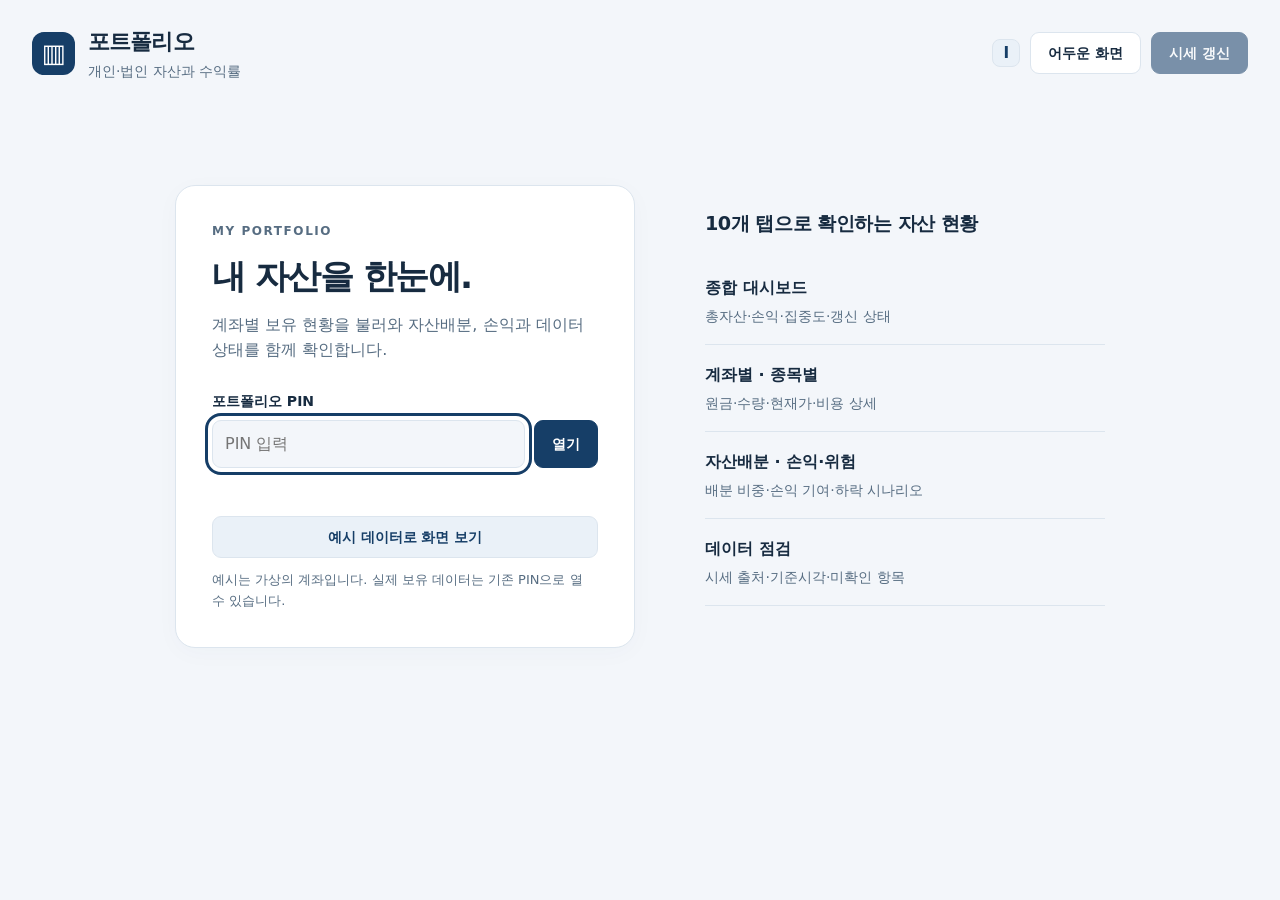
==== commit 8a0f2f16: "Instinct I 배지 + 최종 업데이트 일자 표시 추가" ====
--- a/index.html
+++ b/index.html
@@ -2,14 +2,14 @@
 <html lang="ko">
 <head>
 <meta charset="utf-8"><meta name="viewport" content="width=device-width,initial-scale=1,viewport-fit=cover">
-<title>포트폴리오 · 자산과 수익률</title><link rel="manifest" href="manifest.webmanifest"><link rel="apple-touch-icon" href="apple-touch-icon.png"><meta name="theme-color" content="#163e67"><meta name="apple-mobile-web-app-capable" content="yes"><meta name="apple-mobile-web-app-title" content="포트폴리오"><link rel="icon" href="icon-192.png"><link rel="stylesheet" href="styles.css?v=20261006a">
+<title>포트폴리오 · 자산과 수익률</title><link rel="manifest" href="manifest.webmanifest"><link rel="apple-touch-icon" href="apple-touch-icon.png"><meta name="theme-color" content="#163e67"><meta name="apple-mobile-web-app-capable" content="yes"><meta name="apple-mobile-web-app-title" content="포트폴리오"><link rel="icon" href="icon-192.png"><link rel="stylesheet" href="styles.css?v=20261023b">
 </head>
 <body>
 <a class="skip" href="#main">본문으로 이동</a><div class="app-shell">
-<header class="topbar"><div class="brand"><span class="brand-mark" aria-hidden="true">▥</span><div><h1>포트폴리오</h1><p>개인·법인 자산과 수익률</p></div></div><div class="header-actions"><span id="mode-label" class="badge" hidden>예시 데이터</span><button id="theme" class="button subtle" type="button" aria-label="화면 테마 변경">화면 테마</button><button id="lock" class="button subtle" type="button" hidden>잠금</button><button id="refresh" class="button primary" type="button" disabled>시세 갱신</button></div></header>
+<header class="topbar"><div class="brand"><span class="brand-mark" aria-hidden="true">▥</span><div><h1>포트폴리오</h1><p>개인·법인 자산과 수익률</p></div></div><div class="header-actions"><span class="i-badge" role="img" aria-label="Instinct 제작·관리" title="Instinct 제작·관리" id="i-badge">I</span><span id="last-update" class="caption last-update" hidden></span><span id="mode-label" class="badge" hidden>예시 데이터</span><button id="theme" class="button subtle" type="button" aria-label="화면 테마 변경">화면 테마</button><button id="lock" class="button subtle" type="button" hidden>잠금</button><button id="refresh" class="button primary" type="button" disabled>시세 갱신</button></div></header>
 <section id="gate" class="gate" aria-labelledby="gate-title"><div class="gate-card"><div class="eyebrow">MY PORTFOLIO</div><h2 id="gate-title">내 자산을 한눈에.</h2><p>계좌별 보유 현황을 불러와 자산배분, 손익과 데이터 상태를 함께 확인합니다.</p><form id="gform"><label for="pin">포트폴리오 PIN</label><div class="pin-row"><input id="pin" type="password" inputmode="numeric" autocomplete="current-password" placeholder="PIN 입력" required><button id="unlock" class="button primary" type="submit">열기</button></div><p id="gmsg" class="form-message" role="status" aria-live="polite"></p></form><button id="demo" class="button demo-button" type="button">예시 데이터로 화면 보기</button><p class="caption">예시는 가상의 계좌입니다. 실제 보유 데이터는 기존 PIN으로 열 수 있습니다.</p></div><div class="gate-outline"><h3>10개 탭으로 확인하는 자산 현황</h3><dl><div><dt>종합 대시보드</dt><dd>총자산·손익·집중도·갱신 상태</dd></div><div><dt>계좌별 · 종목별</dt><dd>원금·수량·현재가·비용 상세</dd></div><div><dt>자산배분 · 손익·위험</dt><dd>배분 비중·손익 기여·하락 시나리오</dd></div><div><dt>데이터 점검</dt><dd>시세 출처·기준시각·미확인 항목</dd></div></dl></div></section>
 <main id="main" hidden>
-<nav id="people" class="people" aria-label="포트폴리오 주인" hidden><button type="button" class="person" data-p="jj">유재진</button><button type="button" class="person" data-p="hy">김희연</button><button type="button" class="person" data-p="yk">Y&amp;K 통합</button><button type="button" class="person" data-p="th">유태현</button><button type="button" class="person" data-p="he">유해인</button><button type="button" class="person" data-p="jw">유지원</button></nav>
+<nav id="people" class="people" aria-label="포트폴리오 주인" hidden><button type="button" class="person" data-p="jj">유재진</button><button type="button" class="person" data-p="hy">김희연</button><button type="button" class="person" data-p="yk">Y&amp;K 통합</button><button type="button" class="person" data-p="th">유태현</button><button type="button" class="person" data-p="he">유해인</button><button type="button" class="person" data-p="jw">유지원</button><button type="button" class="person" data-p="nj">남유준</button></nav>
 <nav class="tabs" role="tablist" aria-label="포트폴리오 화면">
 <button role="tab" id="tb-dash" class="tab" data-tab="dash" aria-selected="true" aria-controls="pn-dash">대시보드</button><button role="tab" id="tb-acct" class="tab" data-tab="acct" aria-selected="false" aria-controls="pn-acct" tabindex="-1">계좌별</button><button role="tab" id="tb-stock" class="tab" data-tab="stock" aria-selected="false" aria-controls="pn-stock" tabindex="-1">종목별</button><button role="tab" id="tb-allocation" class="tab" data-tab="allocation" aria-selected="false" aria-controls="pn-allocation" tabindex="-1">자산배분</button><button role="tab" id="tb-rebalance" class="tab" data-tab="rebalance" aria-selected="false" aria-controls="pn-rebalance" tabindex="-1">리밸런싱</button><button role="tab" id="tb-dividend" class="tab" data-tab="dividend" aria-selected="false" aria-controls="pn-dividend" tabindex="-1">배당</button><button role="tab" id="tb-tax" class="tab" data-tab="tax" aria-selected="false" aria-controls="pn-tax" tabindex="-1">세금</button><button role="tab" id="tb-risk" class="tab" data-tab="risk" aria-selected="false" aria-controls="pn-risk" tabindex="-1">손익·위험</button><button role="tab" id="tb-journal" class="tab" data-tab="journal" aria-selected="false" aria-controls="pn-journal" tabindex="-1">일지</button><button role="tab" id="tb-quality" class="tab" data-tab="quality" aria-selected="false" aria-controls="pn-quality" tabindex="-1">데이터 점검</button>
 </nav>
@@ -27,5 +27,5 @@
 <section id="pn-journal" class="tabpanel" role="tabpanel" aria-labelledby="tb-journal" tabindex="0" hidden><div class="section-heading"><div><div class="eyebrow">JOURNAL</div><h2>거래 일지·메모</h2><p class="caption">매매 이유와 당시 시장 상황을 남겨 두면 나중에 판단을 돌아볼 수 있습니다. PIN으로 보호된 서버에 저장됩니다.</p></div></div><article class="card" id="jr-form"></article><article class="card"><div id="jr-list"></div></article></section>
 <section id="pn-quality" class="tabpanel" role="tabpanel" aria-labelledby="tb-quality" tabindex="0" hidden><div class="section-heading"><div><div class="eyebrow">DATA HEALTH</div><h2>데이터 점검</h2><p class="caption">갱신 요청시각과 제공된 가격 기준시각을 구분합니다. 국내 시세가 수신시각만 제공하면 따로 표시합니다. 장 마감 후에는 기준시각이 이전 거래일일 수 있습니다.</p></div></div><div id="quality-summary" class="mini-tiles"></div><div class="two-col"><article class="card" id="fx-panel"></article><article class="card" id="issues-panel"></article></div><article class="card"><h3>종목별 가격 출처</h3><div class="table-scroll" id="quote-table"></div></article><article class="card methodology"><h3>계산 기준과 확인 범위</h3><dl><div><dt>총 평가금액</dt><dd>투자자산 평가금액 + 현금성 자산. 거래정지 종목은 기준 평가금액을 유지해 포함합니다.</dd></div><div><dt>순평가손익</dt><dd>투자자산 평가금액 − 매입금액 − 입력된 제비용. 현금은 손익 계산에서 제외합니다.</dd></div><div><dt>평가수익률</dt><dd>순평가손익 ÷ 매입금액 × 100. 원금이 0원이면 수익률을 표시하지 않습니다.</dd></div><div><dt>해외 평가금액</dt><dd>보유 수량 × 종목통화 가격 × 해당 통화의 원화 환율. 시세·통화·환율이 확인된 경우에만 다시 계산합니다.</dd></div><div><dt>시세 수신</dt><dd>연결된 시세 서버 · 60초 간격 요청. 거래소·상품에 따라 지연될 수 있어 실시간 체결가를 보장하지 않습니다.</dd></div><div><dt>기준자료 유지</dt><dd>미연결·거래정지·환율 누락은 기존 평가금액을 유지합니다. 이전 수신가를 유지한 경우 그 출처와 시각을 계속 표시합니다.</dd></div><div><dt>분석의 한계</dt><dd>섹터·기초자산·배당·거래내역이 없어 ETF 간 중복 노출, 기간수익률, 최대낙폭과 변동성은 산출하지 않습니다.</dd></div></dl></article></section>
 <footer class="footer"><span>빨강: 수익 · 파랑: 손실 · 비중: 총 평가금액 기준</span><span>포트폴리오 v3.0 · 2026.10.02</span></footer>
-</main></div><script src="config.js"></script><script src="pf-core.js?v=20261006a"></script><script src="pf-calc.js?v=20261006a"></script><script src="demo.js?v=20261006a"></script><script src="extras.js?v=20261006a"></script><script src="app.js?v=20261006a"></script>
+</main></div><script src="config.js"></script><script src="pf-core.js?v=20261023a"></script><script src="pf-calc.js?v=20261023a"></script><script src="demo.js?v=20261023a"></script><script src="extras.js?v=20261023a"></script><script src="app.js?v=20261023b"></script>
 </body></html>
--- a/styles.css
+++ b/styles.css
@@ -35,3 +35,6 @@
 .people{display:flex;gap:8px;overflow-x:auto;margin:0 0 12px;padding:2px 0}
 .person{font:inherit;padding:8px 16px;border:1px solid var(--line);border-radius:999px;background:var(--surface);color:var(--muted);min-height:40px;cursor:pointer;white-space:nowrap}
 .person[aria-pressed=true]{background:var(--accent);color:var(--surface);border-color:var(--accent);font-weight:700}
+
+.i-badge{width:28px;height:28px;border-radius:8px;display:inline-grid;place-items:center;font-weight:800;font-size:.95rem;letter-spacing:0;color:#163e67;background:var(--accent-soft);border:1px solid var(--line);cursor:default;user-select:none}
+.last-update{white-space:nowrap;font-size:.8125rem}
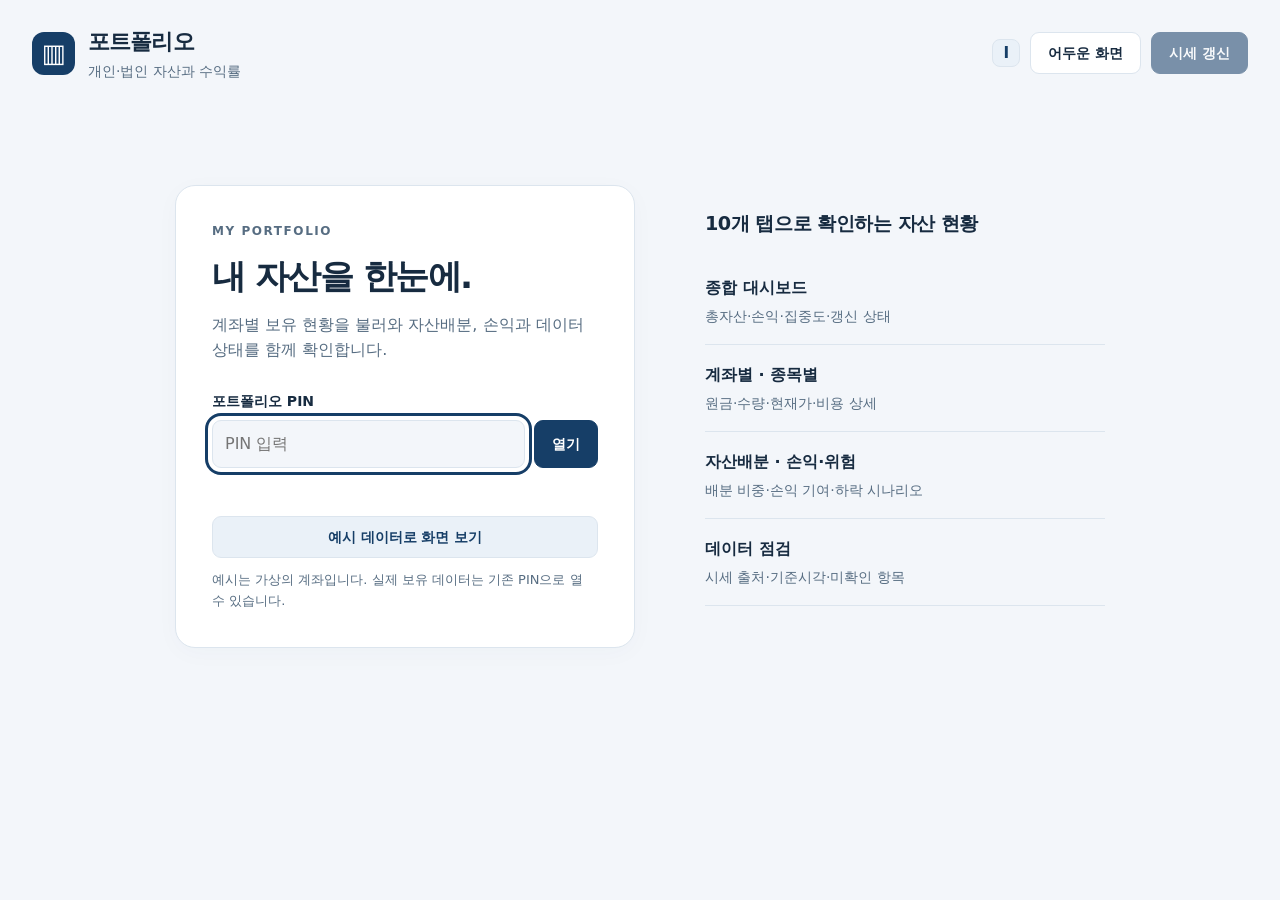
==== commit a37fe381: "앱 업데이트 일자 2026-10-23 반영" ====
--- a/index.html
+++ b/index.html
@@ -2,7 +2,7 @@
 <html lang="ko">
 <head>
 <meta charset="utf-8"><meta name="viewport" content="width=device-width,initial-scale=1,viewport-fit=cover">
-<title>포트폴리오 · 자산과 수익률</title><link rel="manifest" href="manifest.webmanifest"><link rel="apple-touch-icon" href="apple-touch-icon.png"><meta name="theme-color" content="#163e67"><meta name="apple-mobile-web-app-capable" content="yes"><meta name="apple-mobile-web-app-title" content="포트폴리오"><link rel="icon" href="icon-192.png"><link rel="stylesheet" href="styles.css?v=20261023b">
+<title>포트폴리오 · 자산과 수익률</title><link rel="manifest" href="manifest.webmanifest"><link rel="apple-touch-icon" href="apple-touch-icon.png"><meta name="theme-color" content="#163e67"><meta name="apple-mobile-web-app-capable" content="yes"><meta name="apple-mobile-web-app-title" content="포트폴리오"><link rel="icon" href="icon-192.png"><link rel="stylesheet" href="styles.css?v=20261023c">
 </head>
 <body>
 <a class="skip" href="#main">본문으로 이동</a><div class="app-shell">
@@ -27,5 +27,5 @@
 <section id="pn-journal" class="tabpanel" role="tabpanel" aria-labelledby="tb-journal" tabindex="0" hidden><div class="section-heading"><div><div class="eyebrow">JOURNAL</div><h2>거래 일지·메모</h2><p class="caption">매매 이유와 당시 시장 상황을 남겨 두면 나중에 판단을 돌아볼 수 있습니다. PIN으로 보호된 서버에 저장됩니다.</p></div></div><article class="card" id="jr-form"></article><article class="card"><div id="jr-list"></div></article></section>
 <section id="pn-quality" class="tabpanel" role="tabpanel" aria-labelledby="tb-quality" tabindex="0" hidden><div class="section-heading"><div><div class="eyebrow">DATA HEALTH</div><h2>데이터 점검</h2><p class="caption">갱신 요청시각과 제공된 가격 기준시각을 구분합니다. 국내 시세가 수신시각만 제공하면 따로 표시합니다. 장 마감 후에는 기준시각이 이전 거래일일 수 있습니다.</p></div></div><div id="quality-summary" class="mini-tiles"></div><div class="two-col"><article class="card" id="fx-panel"></article><article class="card" id="issues-panel"></article></div><article class="card"><h3>종목별 가격 출처</h3><div class="table-scroll" id="quote-table"></div></article><article class="card methodology"><h3>계산 기준과 확인 범위</h3><dl><div><dt>총 평가금액</dt><dd>투자자산 평가금액 + 현금성 자산. 거래정지 종목은 기준 평가금액을 유지해 포함합니다.</dd></div><div><dt>순평가손익</dt><dd>투자자산 평가금액 − 매입금액 − 입력된 제비용. 현금은 손익 계산에서 제외합니다.</dd></div><div><dt>평가수익률</dt><dd>순평가손익 ÷ 매입금액 × 100. 원금이 0원이면 수익률을 표시하지 않습니다.</dd></div><div><dt>해외 평가금액</dt><dd>보유 수량 × 종목통화 가격 × 해당 통화의 원화 환율. 시세·통화·환율이 확인된 경우에만 다시 계산합니다.</dd></div><div><dt>시세 수신</dt><dd>연결된 시세 서버 · 60초 간격 요청. 거래소·상품에 따라 지연될 수 있어 실시간 체결가를 보장하지 않습니다.</dd></div><div><dt>기준자료 유지</dt><dd>미연결·거래정지·환율 누락은 기존 평가금액을 유지합니다. 이전 수신가를 유지한 경우 그 출처와 시각을 계속 표시합니다.</dd></div><div><dt>분석의 한계</dt><dd>섹터·기초자산·배당·거래내역이 없어 ETF 간 중복 노출, 기간수익률, 최대낙폭과 변동성은 산출하지 않습니다.</dd></div></dl></article></section>
 <footer class="footer"><span>빨강: 수익 · 파랑: 손실 · 비중: 총 평가금액 기준</span><span>포트폴리오 v3.0 · 2026.10.02</span></footer>
-</main></div><script src="config.js"></script><script src="pf-core.js?v=20261023a"></script><script src="pf-calc.js?v=20261023a"></script><script src="demo.js?v=20261023a"></script><script src="extras.js?v=20261023a"></script><script src="app.js?v=20261023b"></script>
+</main></div><script src="config.js"></script><script src="pf-core.js?v=20261023a"></script><script src="pf-calc.js?v=20261023a"></script><script src="demo.js?v=20261023a"></script><script src="extras.js?v=20261023a"></script><script src="app.js?v=20261023c"></script>
 </body></html>
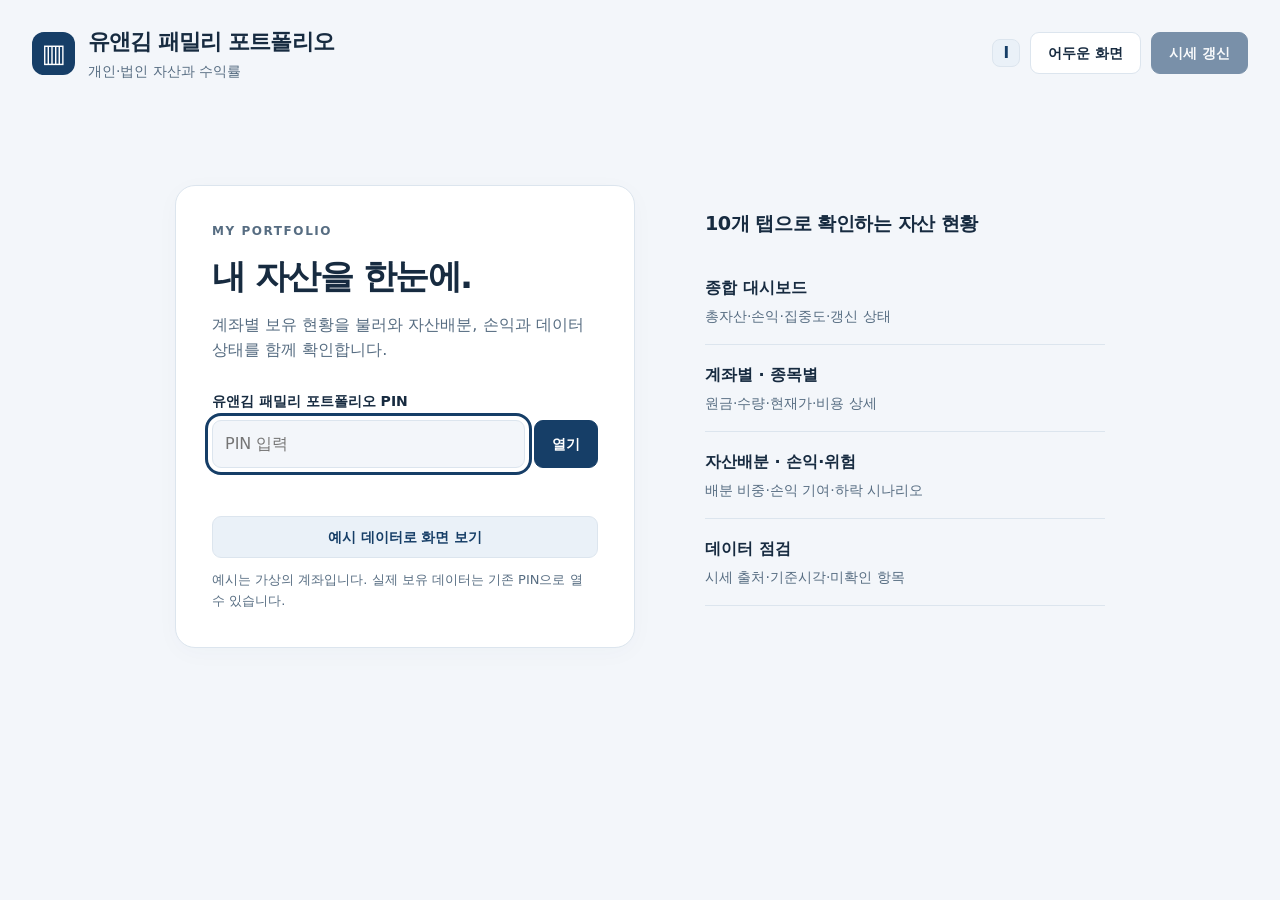
==== commit c22fb15a: "앱 이름 변경 반영 (유앤김 패밀리 포트폴리오)" ====
--- a/index.html
+++ b/index.html
@@ -2,12 +2,12 @@
 <html lang="ko">
 <head>
 <meta charset="utf-8"><meta name="viewport" content="width=device-width,initial-scale=1,viewport-fit=cover">
-<title>포트폴리오 · 자산과 수익률</title><link rel="manifest" href="manifest.webmanifest"><link rel="apple-touch-icon" href="apple-touch-icon.png"><meta name="theme-color" content="#163e67"><meta name="apple-mobile-web-app-capable" content="yes"><meta name="apple-mobile-web-app-title" content="포트폴리오"><link rel="icon" href="icon-192.png"><link rel="stylesheet" href="styles.css?v=20261023c">
+<title>유앤김 패밀리 포트폴리오 · 자산과 수익률</title><link rel="manifest" href="manifest.webmanifest"><link rel="apple-touch-icon" href="apple-touch-icon.png"><meta name="theme-color" content="#163e67"><meta name="apple-mobile-web-app-capable" content="yes"><meta name="apple-mobile-web-app-title" content="유앤김 패밀리"><link rel="icon" href="icon-192.png"><link rel="stylesheet" href="styles.css?v=20261023c">
 </head>
 <body>
 <a class="skip" href="#main">본문으로 이동</a><div class="app-shell">
-<header class="topbar"><div class="brand"><span class="brand-mark" aria-hidden="true">▥</span><div><h1>포트폴리오</h1><p>개인·법인 자산과 수익률</p></div></div><div class="header-actions"><span class="i-badge" role="img" aria-label="Instinct 제작·관리" title="Instinct 제작·관리" id="i-badge">I</span><span id="last-update" class="caption last-update" hidden></span><span id="mode-label" class="badge" hidden>예시 데이터</span><button id="theme" class="button subtle" type="button" aria-label="화면 테마 변경">화면 테마</button><button id="lock" class="button subtle" type="button" hidden>잠금</button><button id="refresh" class="button primary" type="button" disabled>시세 갱신</button></div></header>
-<section id="gate" class="gate" aria-labelledby="gate-title"><div class="gate-card"><div class="eyebrow">MY PORTFOLIO</div><h2 id="gate-title">내 자산을 한눈에.</h2><p>계좌별 보유 현황을 불러와 자산배분, 손익과 데이터 상태를 함께 확인합니다.</p><form id="gform"><label for="pin">포트폴리오 PIN</label><div class="pin-row"><input id="pin" type="password" inputmode="numeric" autocomplete="current-password" placeholder="PIN 입력" required><button id="unlock" class="button primary" type="submit">열기</button></div><p id="gmsg" class="form-message" role="status" aria-live="polite"></p></form><button id="demo" class="button demo-button" type="button">예시 데이터로 화면 보기</button><p class="caption">예시는 가상의 계좌입니다. 실제 보유 데이터는 기존 PIN으로 열 수 있습니다.</p></div><div class="gate-outline"><h3>10개 탭으로 확인하는 자산 현황</h3><dl><div><dt>종합 대시보드</dt><dd>총자산·손익·집중도·갱신 상태</dd></div><div><dt>계좌별 · 종목별</dt><dd>원금·수량·현재가·비용 상세</dd></div><div><dt>자산배분 · 손익·위험</dt><dd>배분 비중·손익 기여·하락 시나리오</dd></div><div><dt>데이터 점검</dt><dd>시세 출처·기준시각·미확인 항목</dd></div></dl></div></section>
+<header class="topbar"><div class="brand"><span class="brand-mark" aria-hidden="true">▥</span><div><h1>유앤김 패밀리 포트폴리오</h1><p>개인·법인 자산과 수익률</p></div></div><div class="header-actions"><span class="i-badge" role="img" aria-label="Instinct 제작·관리" title="Instinct 제작·관리" id="i-badge">I</span><span id="last-update" class="caption last-update" hidden></span><span id="mode-label" class="badge" hidden>예시 데이터</span><button id="theme" class="button subtle" type="button" aria-label="화면 테마 변경">화면 테마</button><button id="lock" class="button subtle" type="button" hidden>잠금</button><button id="refresh" class="button primary" type="button" disabled>시세 갱신</button></div></header>
+<section id="gate" class="gate" aria-labelledby="gate-title"><div class="gate-card"><div class="eyebrow">MY PORTFOLIO</div><h2 id="gate-title">내 자산을 한눈에.</h2><p>계좌별 보유 현황을 불러와 자산배분, 손익과 데이터 상태를 함께 확인합니다.</p><form id="gform"><label for="pin">유앤김 패밀리 포트폴리오 PIN</label><div class="pin-row"><input id="pin" type="password" inputmode="numeric" autocomplete="current-password" placeholder="PIN 입력" required><button id="unlock" class="button primary" type="submit">열기</button></div><p id="gmsg" class="form-message" role="status" aria-live="polite"></p></form><button id="demo" class="button demo-button" type="button">예시 데이터로 화면 보기</button><p class="caption">예시는 가상의 계좌입니다. 실제 보유 데이터는 기존 PIN으로 열 수 있습니다.</p></div><div class="gate-outline"><h3>10개 탭으로 확인하는 자산 현황</h3><dl><div><dt>종합 대시보드</dt><dd>총자산·손익·집중도·갱신 상태</dd></div><div><dt>계좌별 · 종목별</dt><dd>원금·수량·현재가·비용 상세</dd></div><div><dt>자산배분 · 손익·위험</dt><dd>배분 비중·손익 기여·하락 시나리오</dd></div><div><dt>데이터 점검</dt><dd>시세 출처·기준시각·미확인 항목</dd></div></dl></div></section>
 <main id="main" hidden>
 <nav id="people" class="people" aria-label="포트폴리오 주인" hidden><button type="button" class="person" data-p="jj">유재진</button><button type="button" class="person" data-p="hy">김희연</button><button type="button" class="person" data-p="yk">Y&amp;K 통합</button><button type="button" class="person" data-p="th">유태현</button><button type="button" class="person" data-p="he">유해인</button><button type="button" class="person" data-p="jw">유지원</button><button type="button" class="person" data-p="nj">남유준</button></nav>
 <nav class="tabs" role="tablist" aria-label="포트폴리오 화면">
@@ -26,6 +26,6 @@
 <section id="pn-risk" class="tabpanel" role="tabpanel" aria-labelledby="tb-risk" tabindex="0" hidden><div class="section-heading"><div><div class="eyebrow">PROFIT & EXPOSURE</div><h2>손익과 집중도</h2><p class="caption">현재 보유분의 평가손익입니다. 실현손익·배당·입출금은 포함하지 않습니다.</p></div></div><div id="risk-summary" class="mini-tiles"></div><div class="two-col"><article class="card" id="concentration"></article><article class="card" id="contribution"></article></div><article class="card"><div class="card-heading"><h3>가격 하락 시나리오</h3><span class="badge neutral">단순 가정</span></div><div class="scenario-control"><label for="shock">투자자산 가격 하락폭</label><input id="shock" type="range" min="0" max="50" step="1" value="10"><output id="shock-label" for="shock">−10%</output></div><div id="scenario" class="mini-tiles"></div><p class="caption">현금은 유지하고 모든 투자자산에 같은 하락률을 적용합니다. 환율·거래비용·세금은 고정합니다. 예측이나 위험등급이 아닙니다.</p></article></section>
 <section id="pn-journal" class="tabpanel" role="tabpanel" aria-labelledby="tb-journal" tabindex="0" hidden><div class="section-heading"><div><div class="eyebrow">JOURNAL</div><h2>거래 일지·메모</h2><p class="caption">매매 이유와 당시 시장 상황을 남겨 두면 나중에 판단을 돌아볼 수 있습니다. PIN으로 보호된 서버에 저장됩니다.</p></div></div><article class="card" id="jr-form"></article><article class="card"><div id="jr-list"></div></article></section>
 <section id="pn-quality" class="tabpanel" role="tabpanel" aria-labelledby="tb-quality" tabindex="0" hidden><div class="section-heading"><div><div class="eyebrow">DATA HEALTH</div><h2>데이터 점검</h2><p class="caption">갱신 요청시각과 제공된 가격 기준시각을 구분합니다. 국내 시세가 수신시각만 제공하면 따로 표시합니다. 장 마감 후에는 기준시각이 이전 거래일일 수 있습니다.</p></div></div><div id="quality-summary" class="mini-tiles"></div><div class="two-col"><article class="card" id="fx-panel"></article><article class="card" id="issues-panel"></article></div><article class="card"><h3>종목별 가격 출처</h3><div class="table-scroll" id="quote-table"></div></article><article class="card methodology"><h3>계산 기준과 확인 범위</h3><dl><div><dt>총 평가금액</dt><dd>투자자산 평가금액 + 현금성 자산. 거래정지 종목은 기준 평가금액을 유지해 포함합니다.</dd></div><div><dt>순평가손익</dt><dd>투자자산 평가금액 − 매입금액 − 입력된 제비용. 현금은 손익 계산에서 제외합니다.</dd></div><div><dt>평가수익률</dt><dd>순평가손익 ÷ 매입금액 × 100. 원금이 0원이면 수익률을 표시하지 않습니다.</dd></div><div><dt>해외 평가금액</dt><dd>보유 수량 × 종목통화 가격 × 해당 통화의 원화 환율. 시세·통화·환율이 확인된 경우에만 다시 계산합니다.</dd></div><div><dt>시세 수신</dt><dd>연결된 시세 서버 · 60초 간격 요청. 거래소·상품에 따라 지연될 수 있어 실시간 체결가를 보장하지 않습니다.</dd></div><div><dt>기준자료 유지</dt><dd>미연결·거래정지·환율 누락은 기존 평가금액을 유지합니다. 이전 수신가를 유지한 경우 그 출처와 시각을 계속 표시합니다.</dd></div><div><dt>분석의 한계</dt><dd>섹터·기초자산·배당·거래내역이 없어 ETF 간 중복 노출, 기간수익률, 최대낙폭과 변동성은 산출하지 않습니다.</dd></div></dl></article></section>
-<footer class="footer"><span>빨강: 수익 · 파랑: 손실 · 비중: 총 평가금액 기준</span><span>포트폴리오 v3.0 · 2026.10.02</span></footer>
+<footer class="footer"><span>빨강: 수익 · 파랑: 손실 · 비중: 총 평가금액 기준</span><span>유앤김 패밀리 포트폴리오 v3.0 · 2026.11.22</span></footer>
 </main></div><script src="config.js"></script><script src="pf-core.js?v=20261023a"></script><script src="pf-calc.js?v=20261023a"></script><script src="demo.js?v=20261023a"></script><script src="extras.js?v=20261023a"></script><script src="app.js?v=20261023c"></script>
 </body></html>
